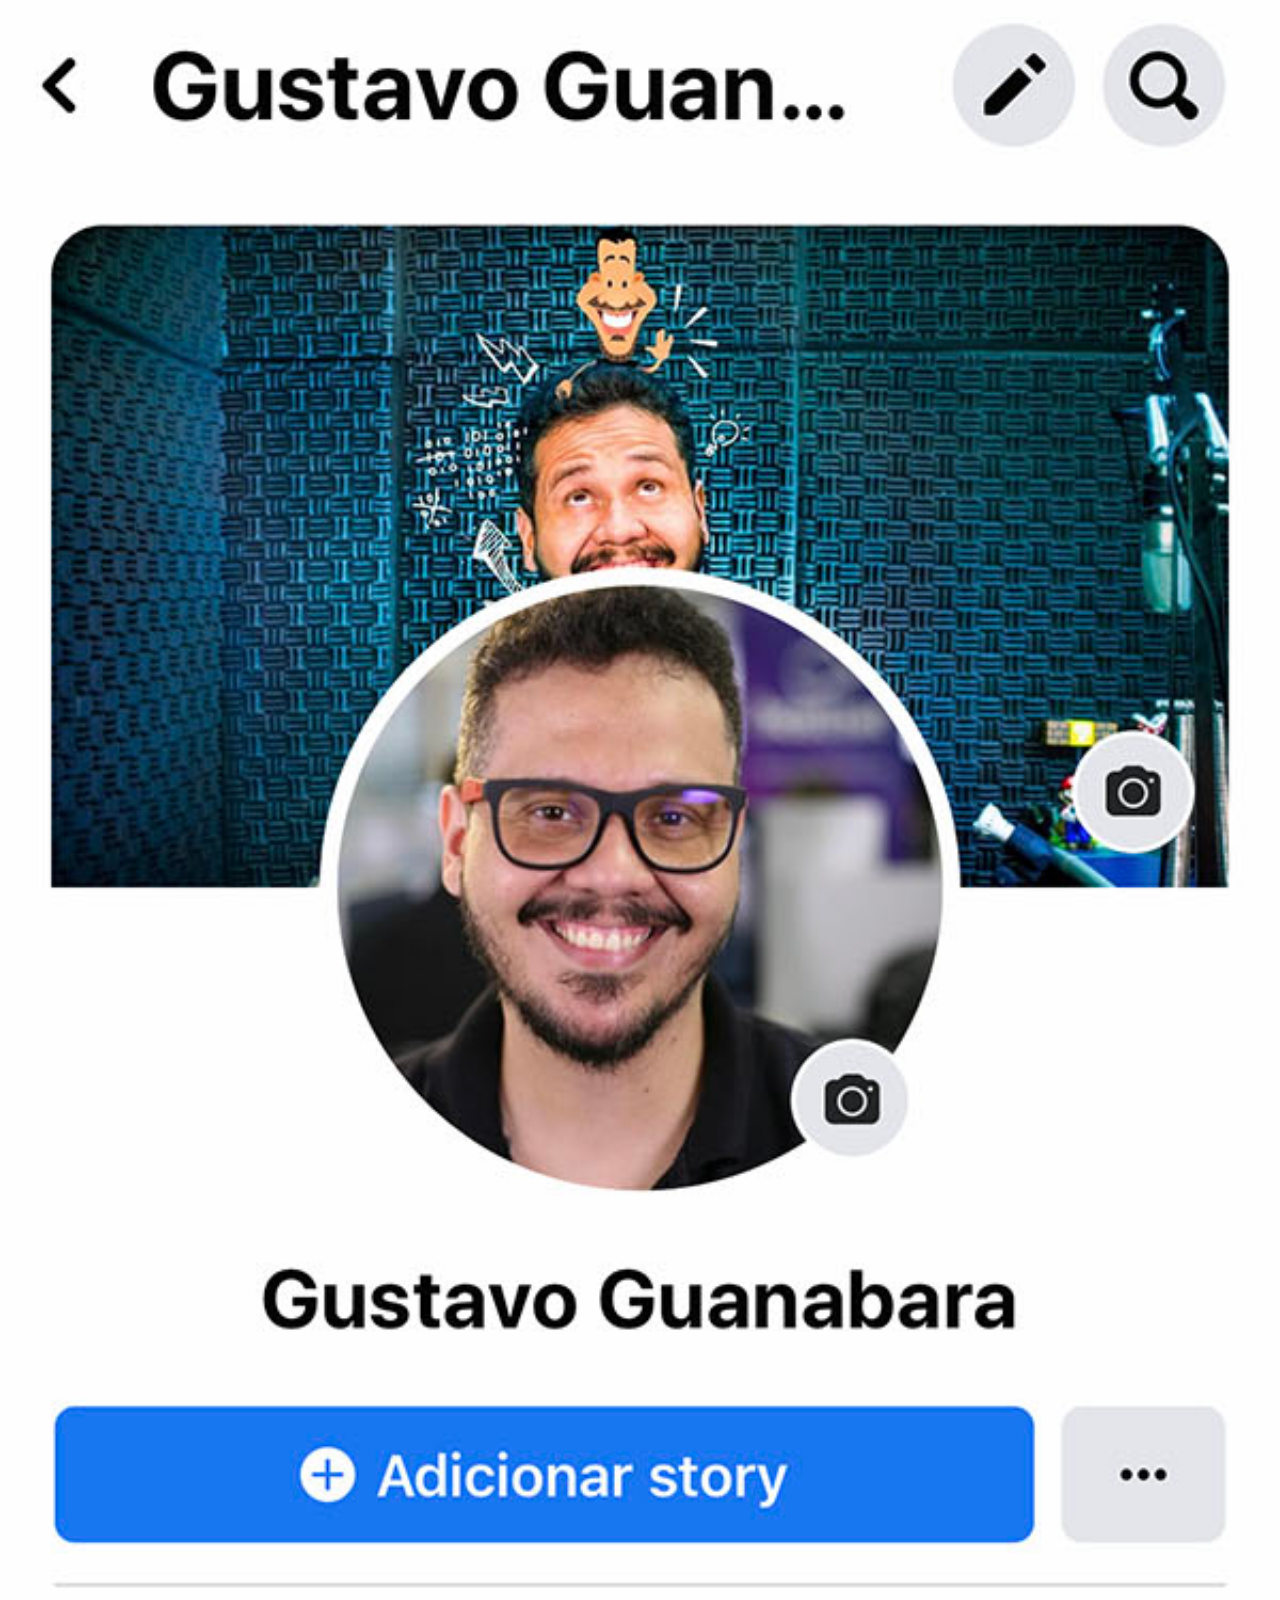
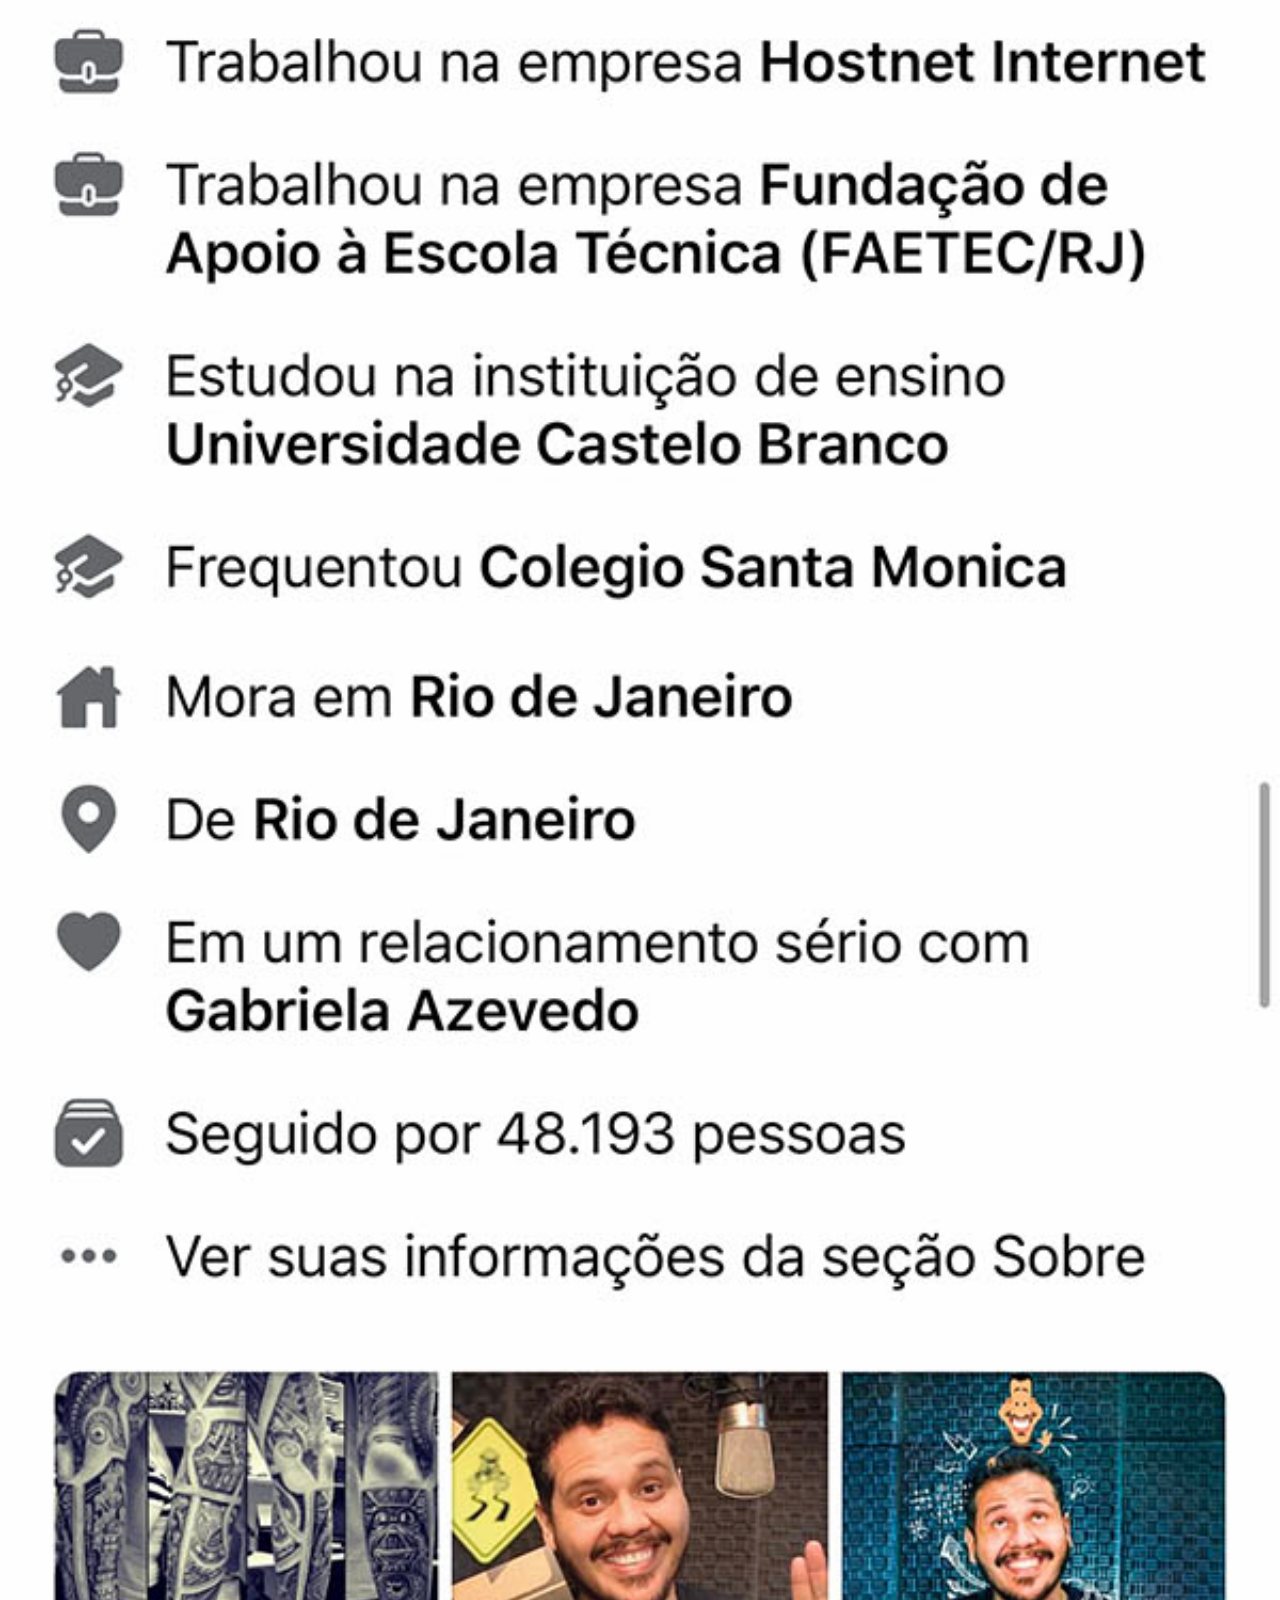
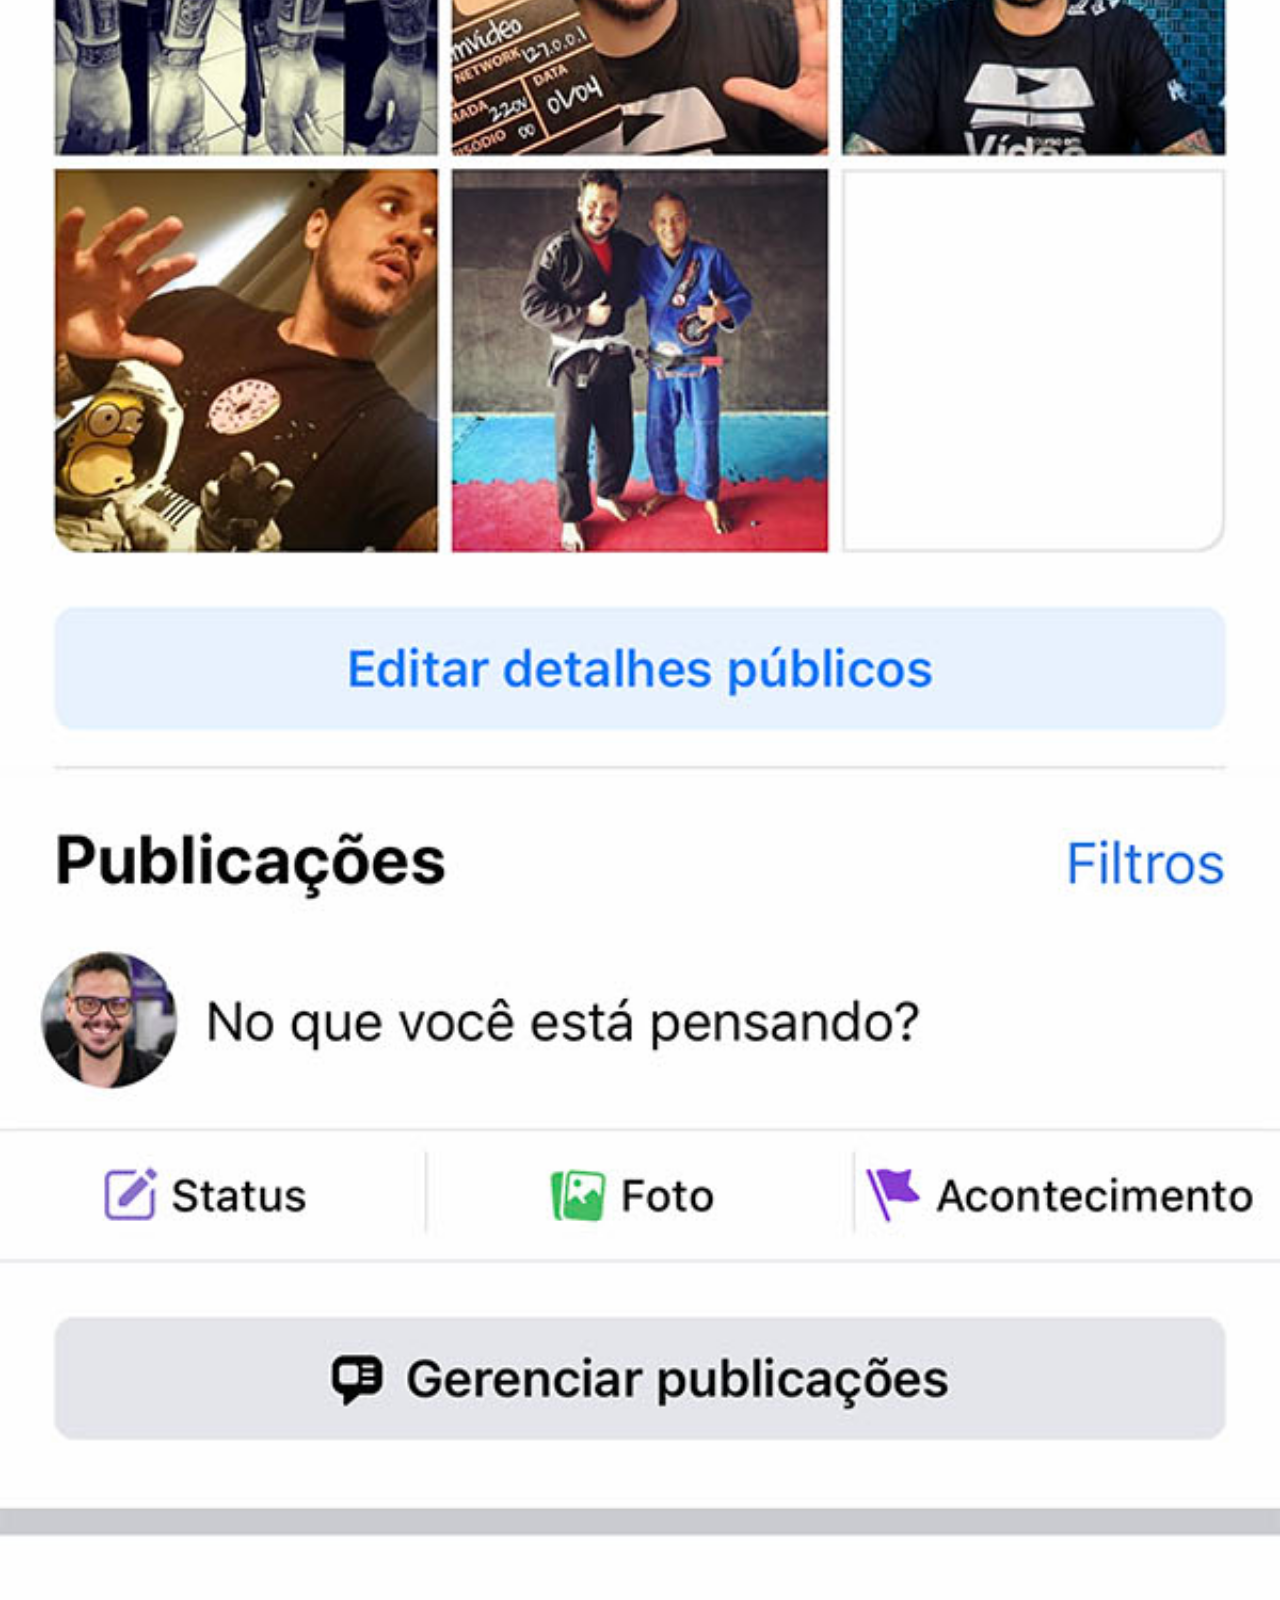
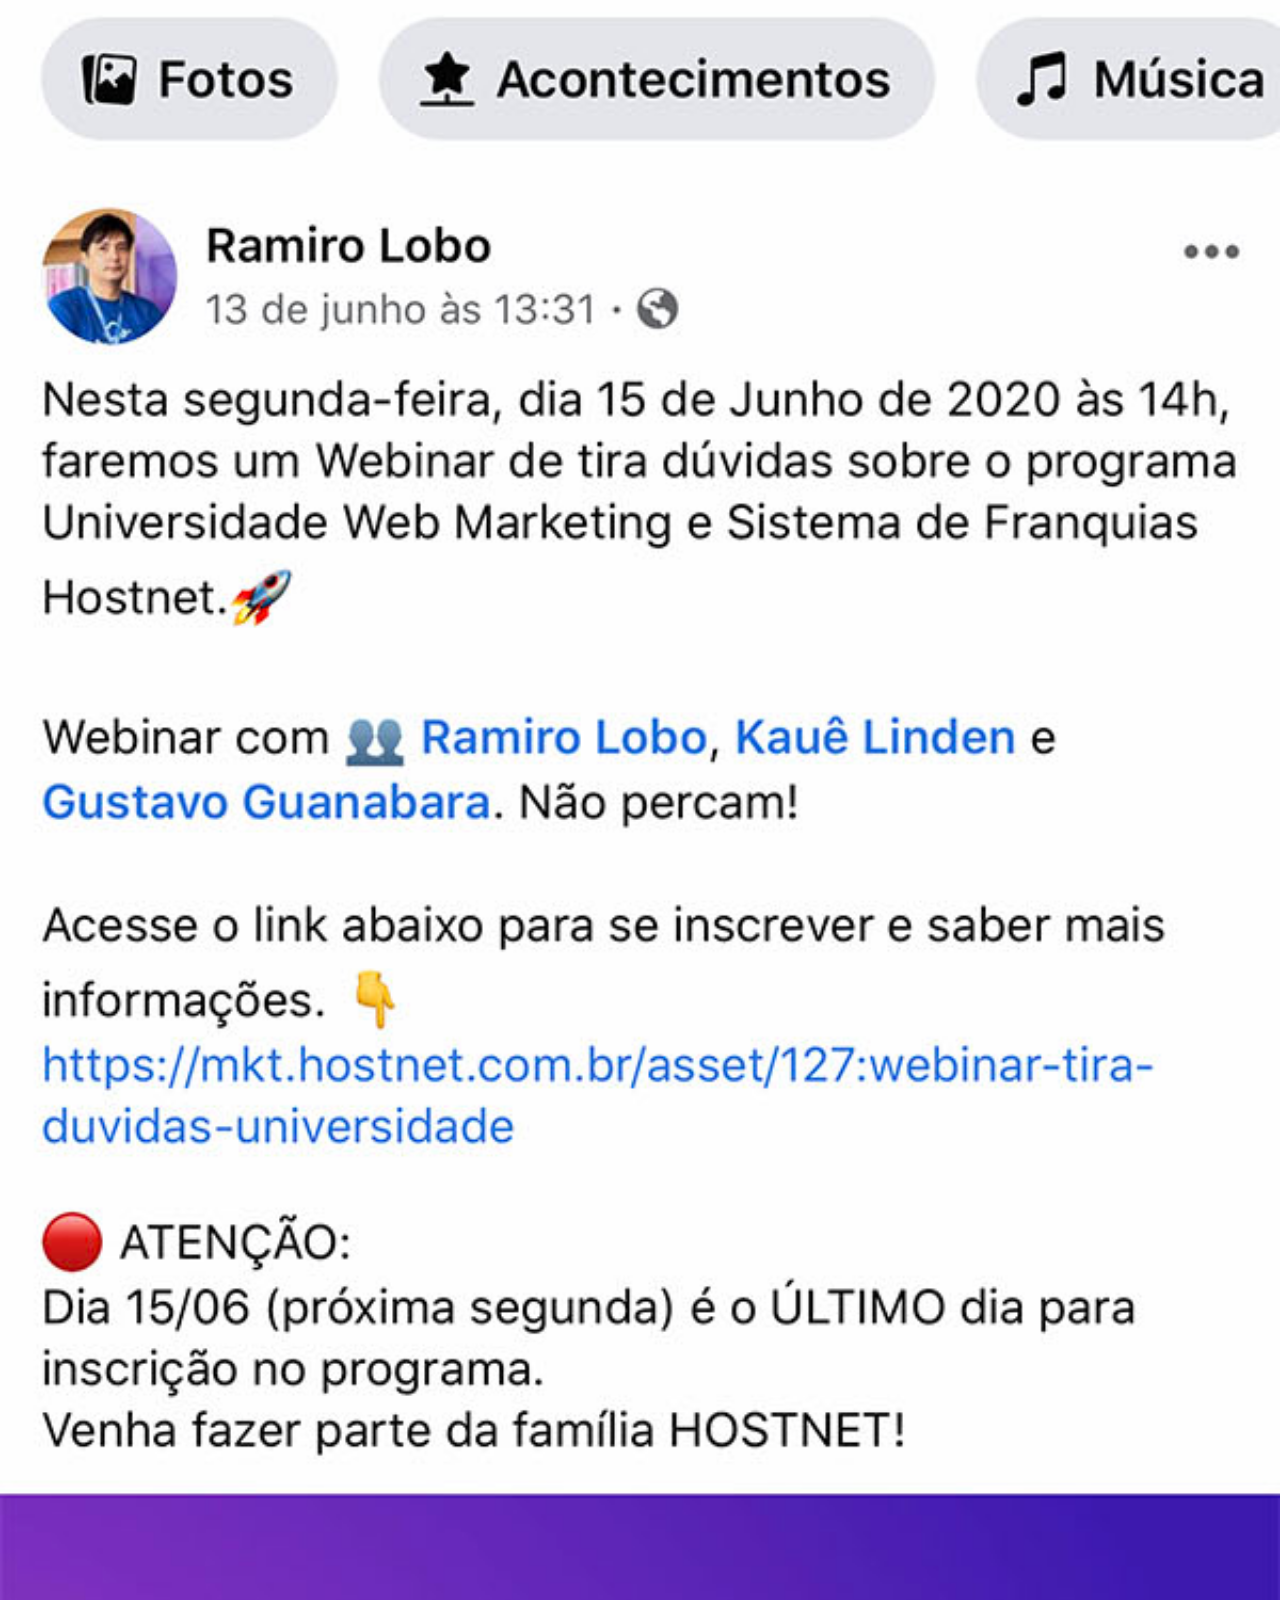
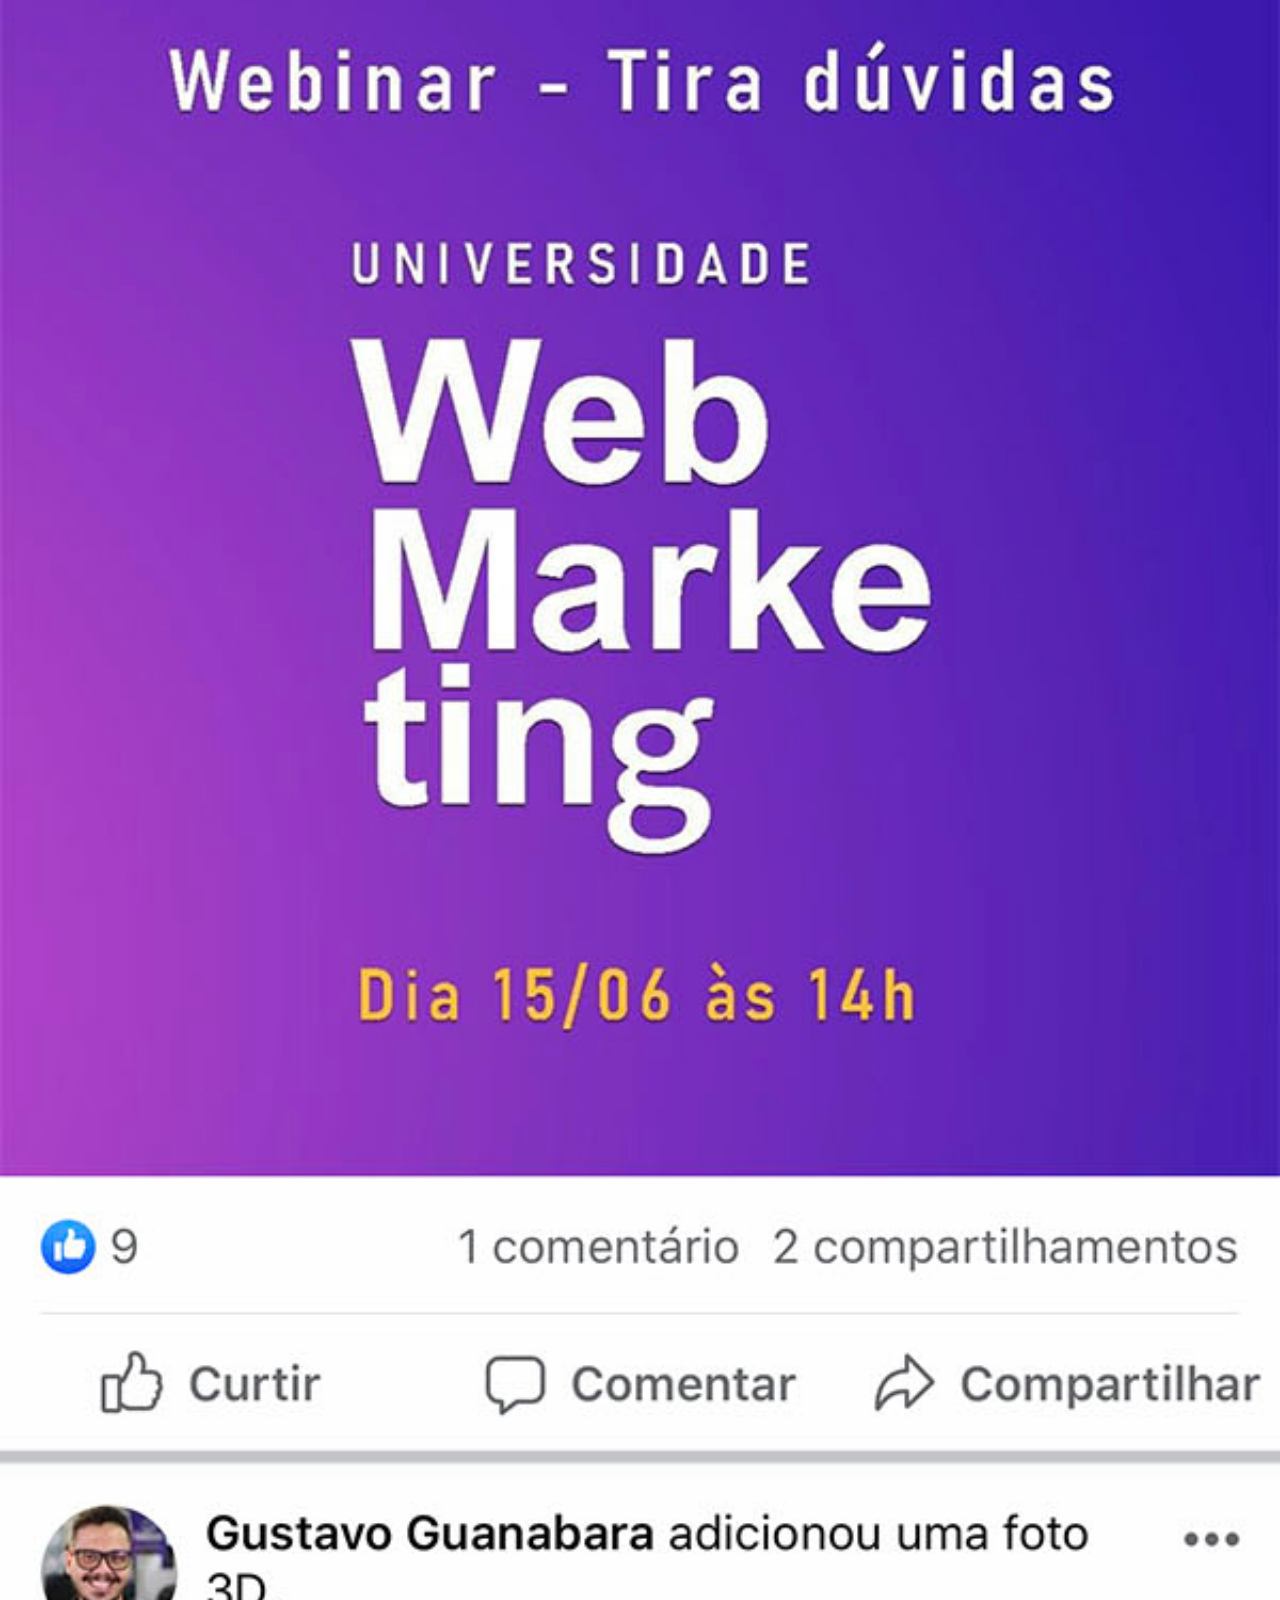
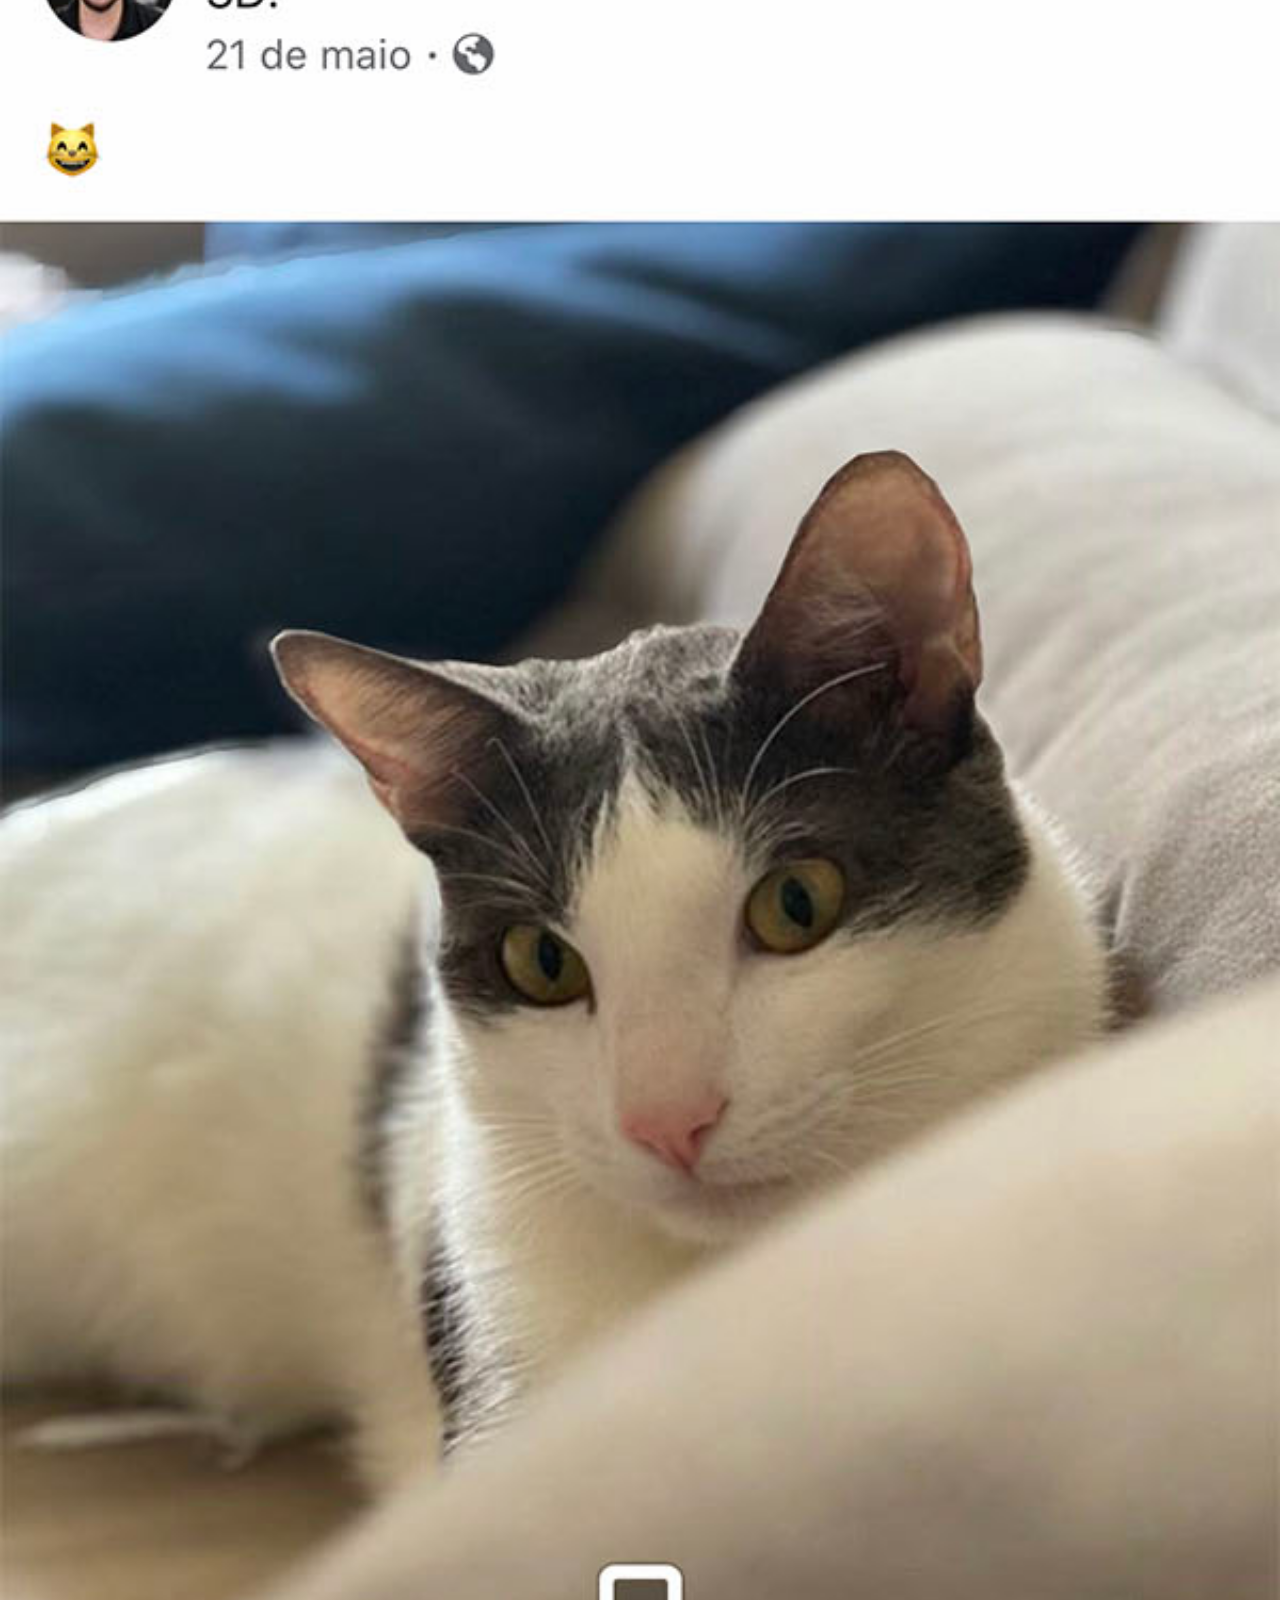
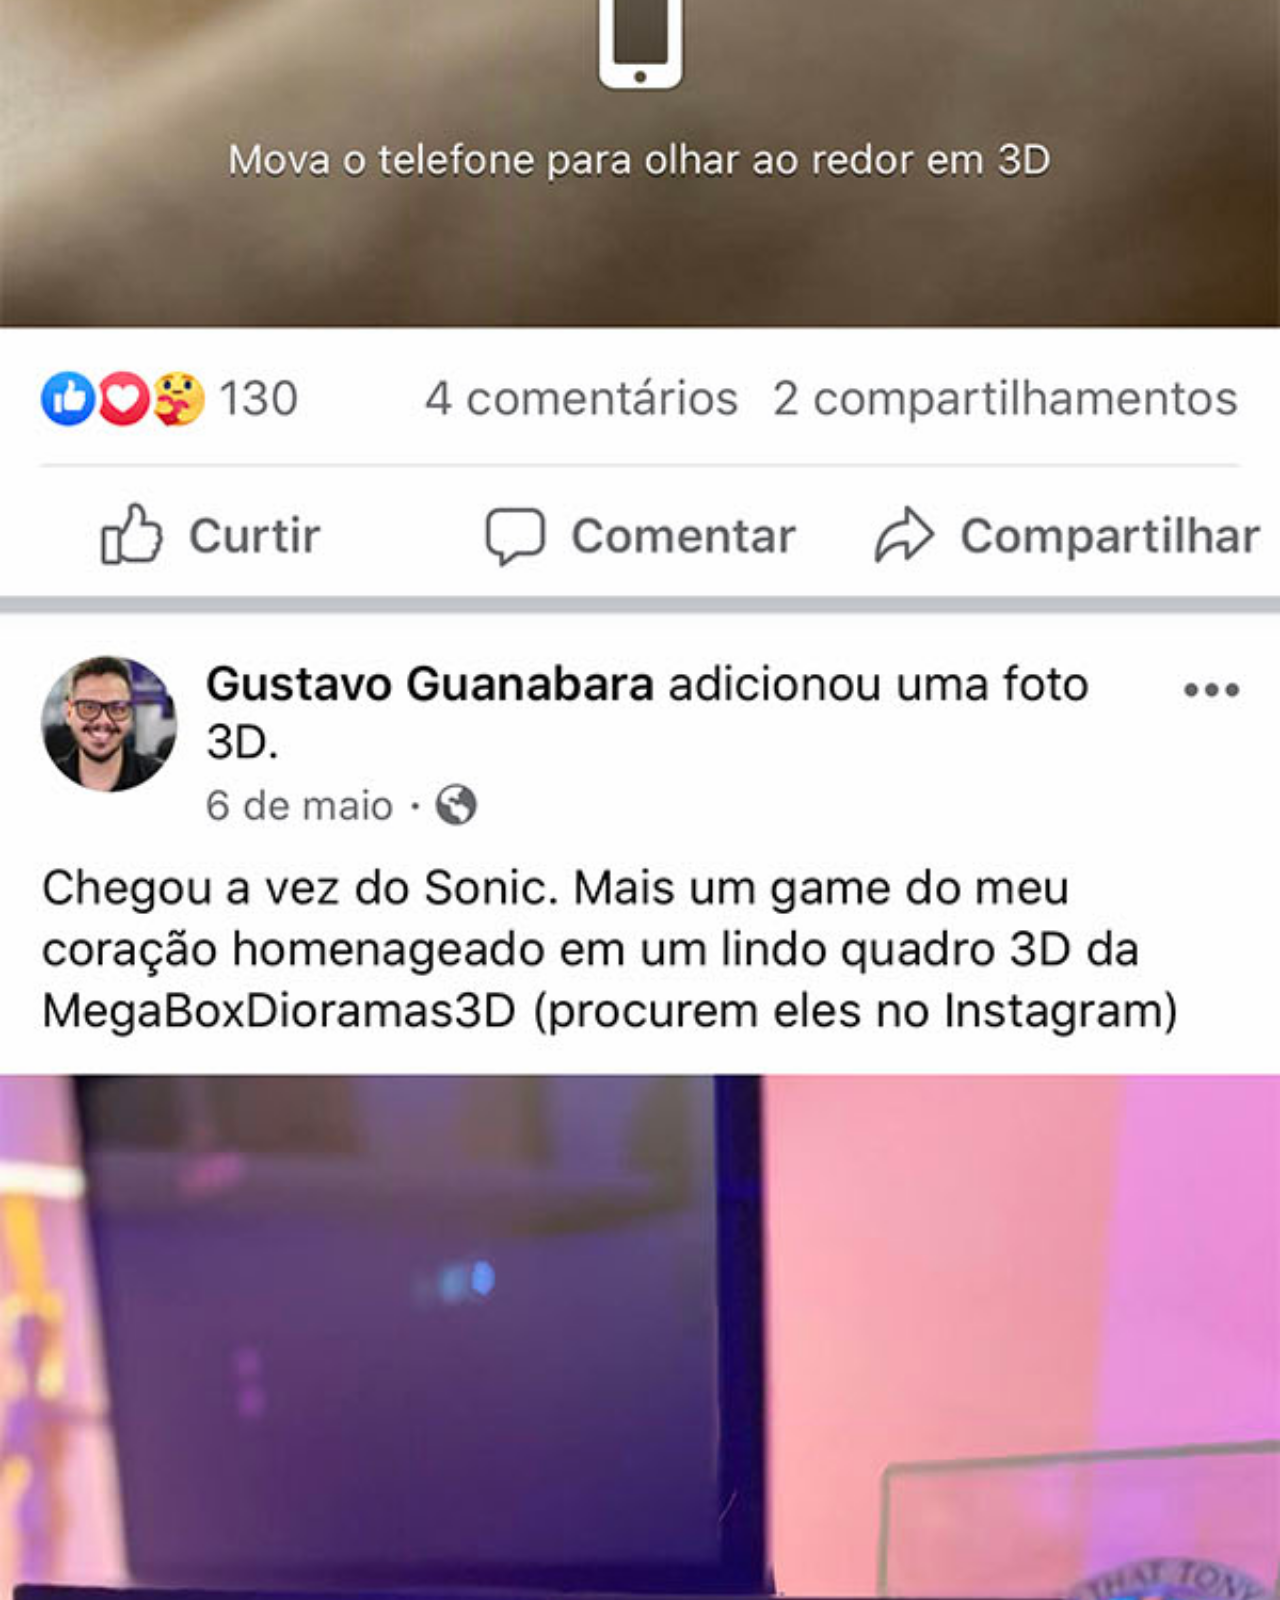
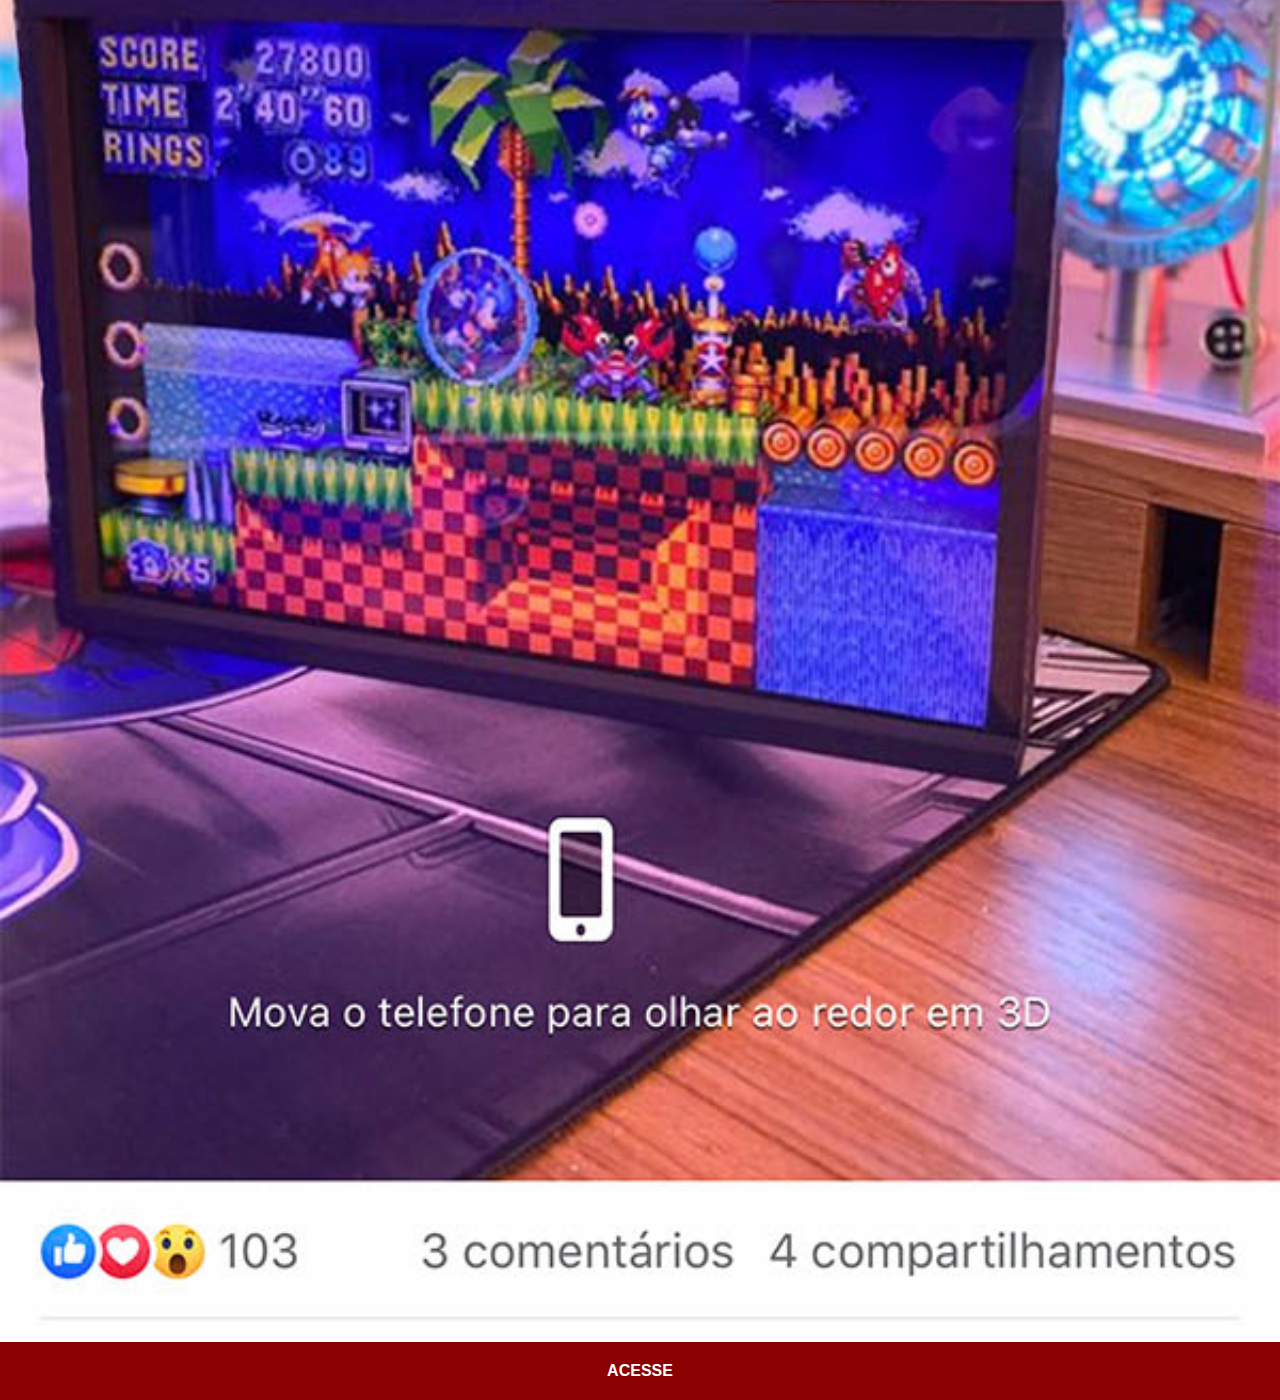
==== facebook.html @ 12f5657a "Criei paginas das redes" ====
<!DOCTYPE html>
<html lang="pt-br">
<head>
    <meta charset="UTF-8">
    <meta http-equiv="X-UA-Compatible" content="IE=edge">
    <meta name="viewport" content="width=device-width, initial-scale=1.0">
   <link rel="stylesheet" href="estilos/social.css">
    <title>Facebook</title>
</head>
<body>
    <img src="imagens/tela-facebook.jpg" alt="Facebook">
    <a href="https://www.facebook.com/cristiano.cerqueira.79" target="_blank">ACESSE</a>
</body>
</html>
---- estilos/social.css ----
@charset "UTF-8";

* {
    margin: 0px;
    padding: 0px;
    font-family: Arial, Helvetica, sans-serif;
}

::-webkit-scrollbar {
    width: 0px;
    height: 0px;
}

img {
    width: 100vw;
}

a {
    display: block;
    background-color: darkred;
    color: white;
    padding: 20px;
    text-align: center;
    font-weight: bolder;
    text-decoration: none;
}

a:hover {
    background-color: red;
}
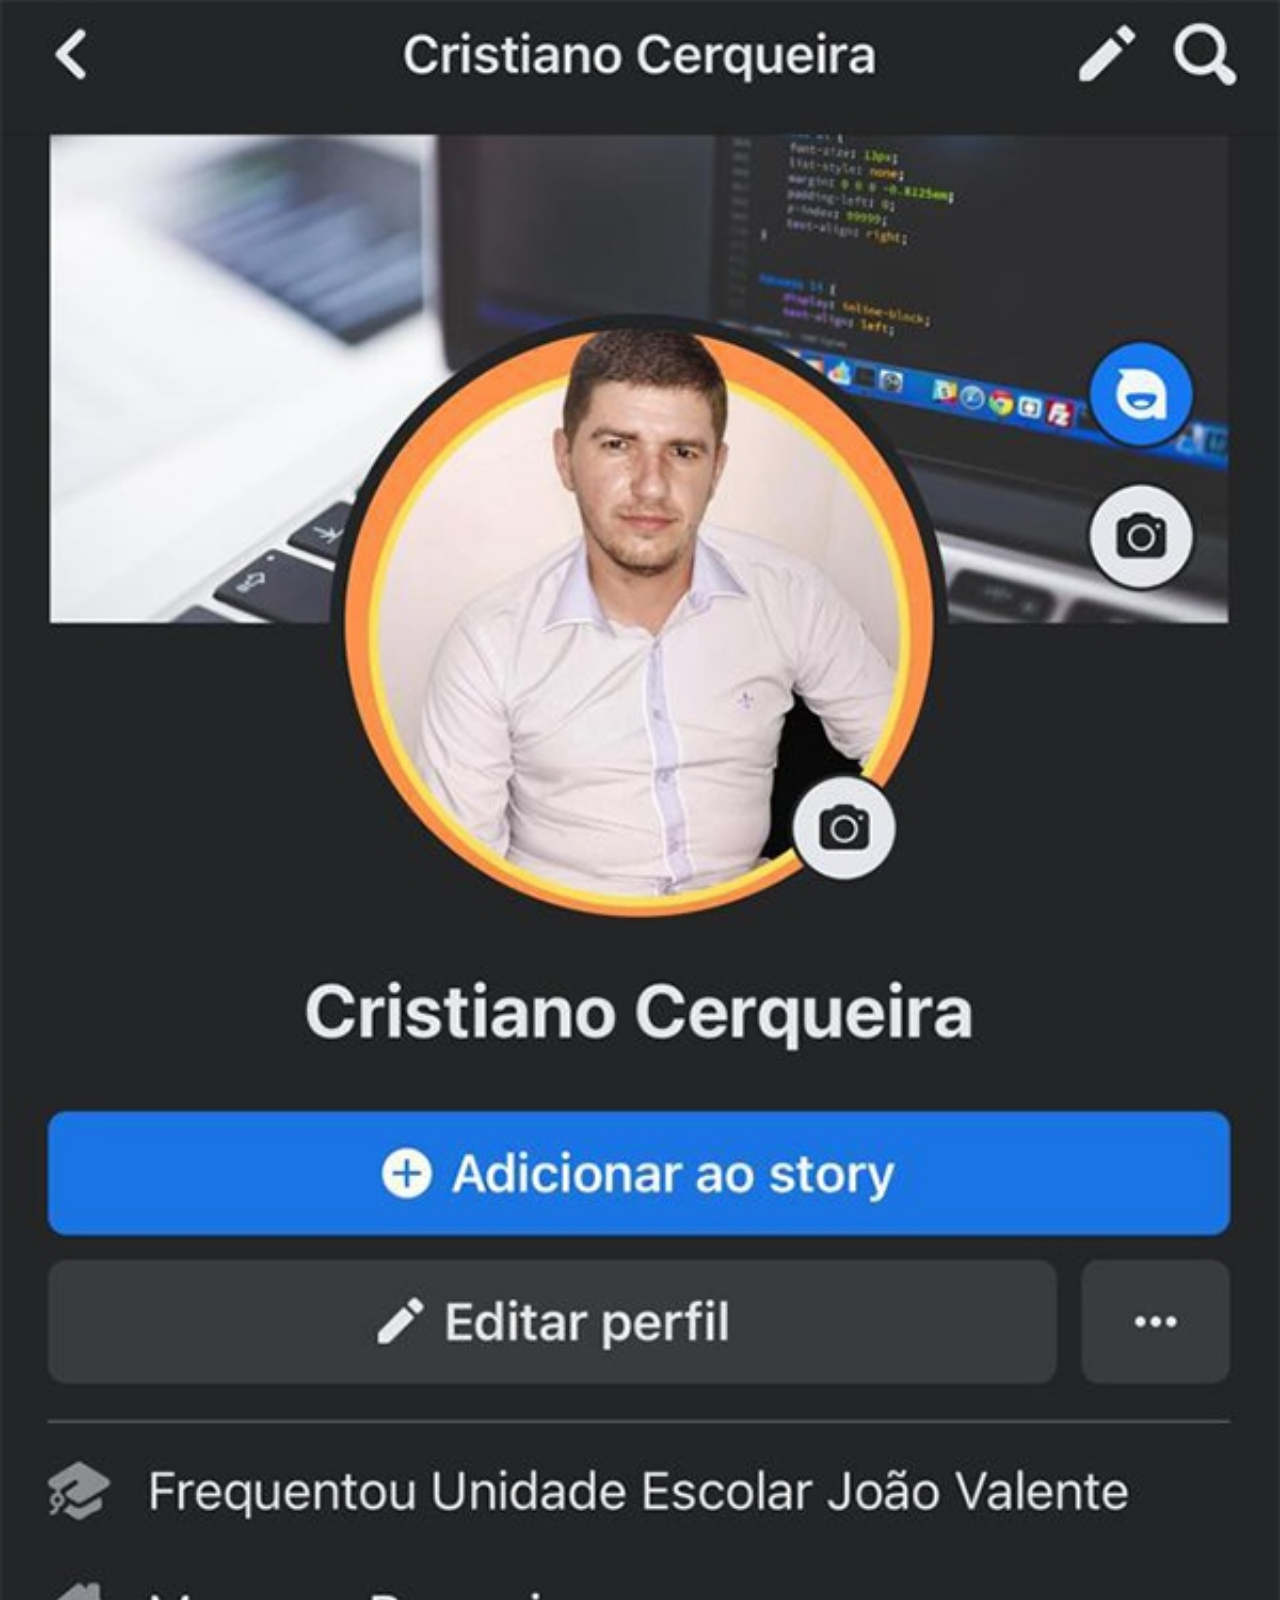
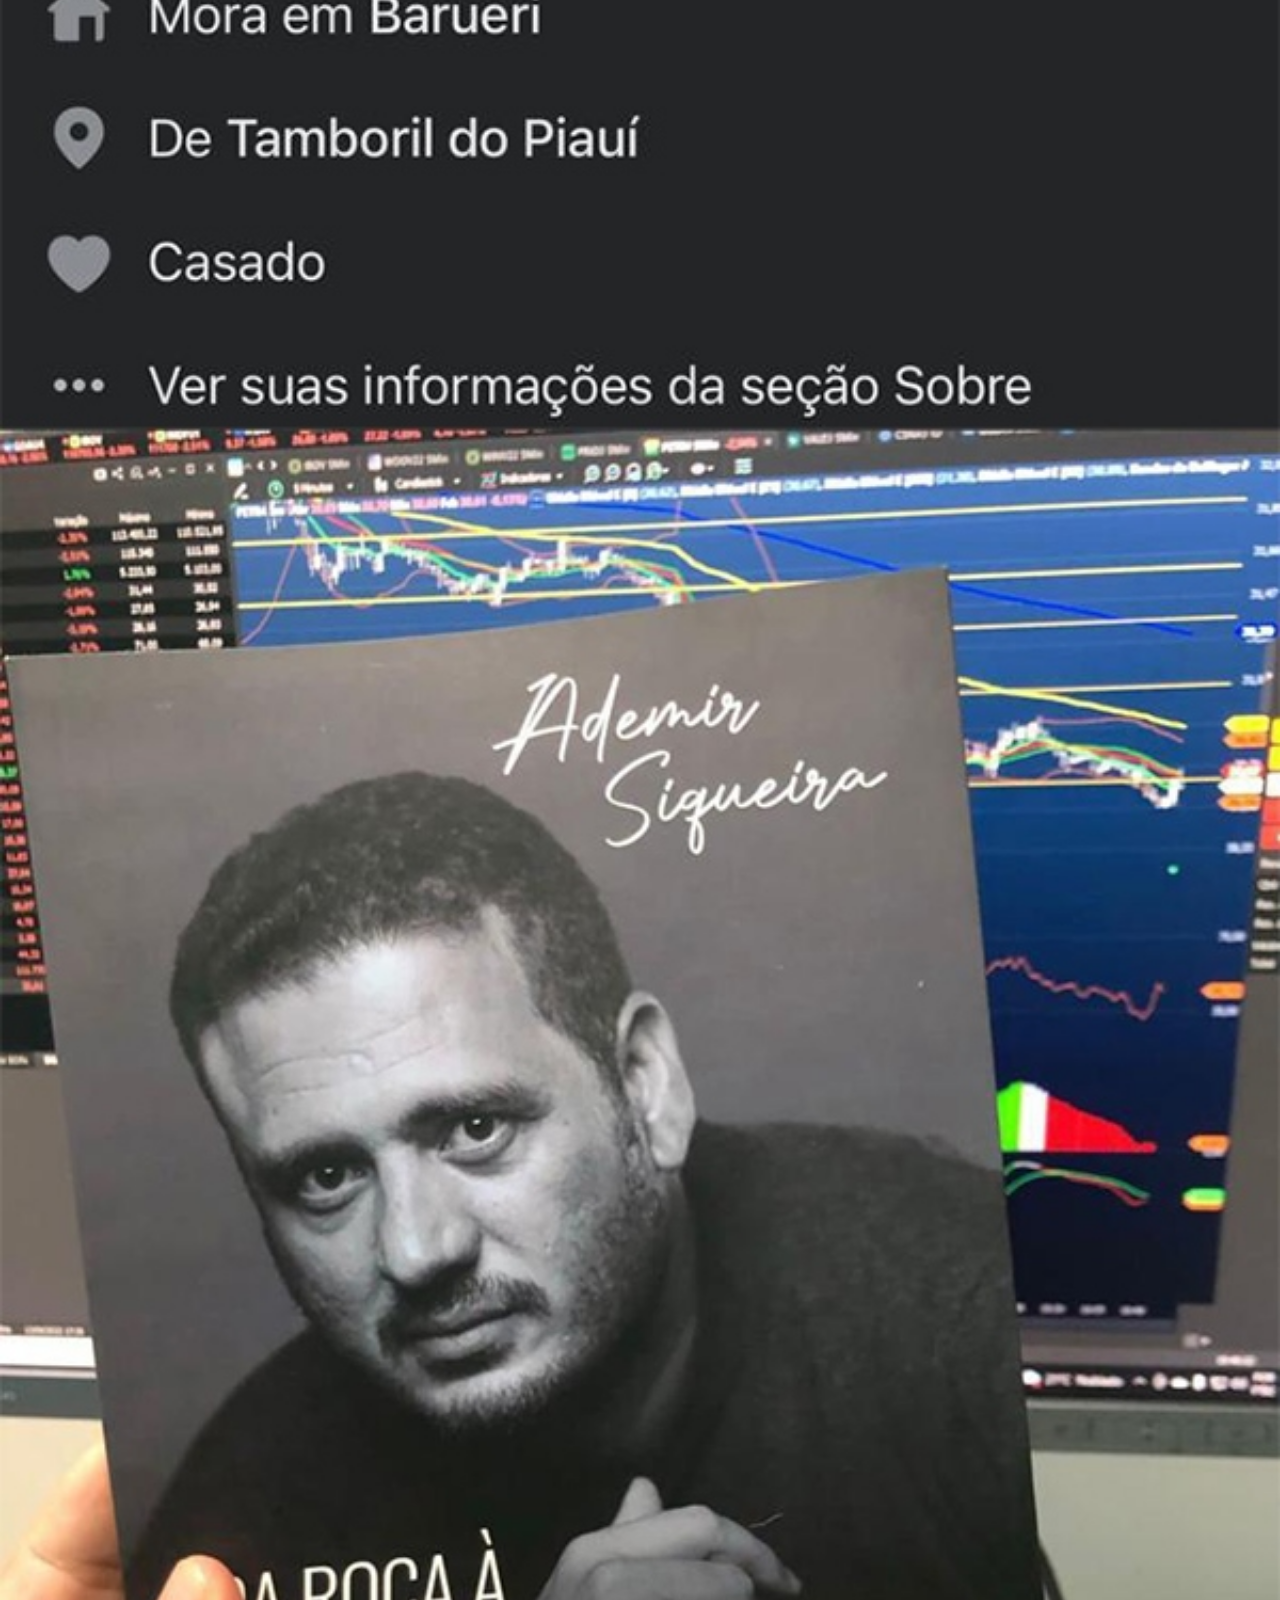
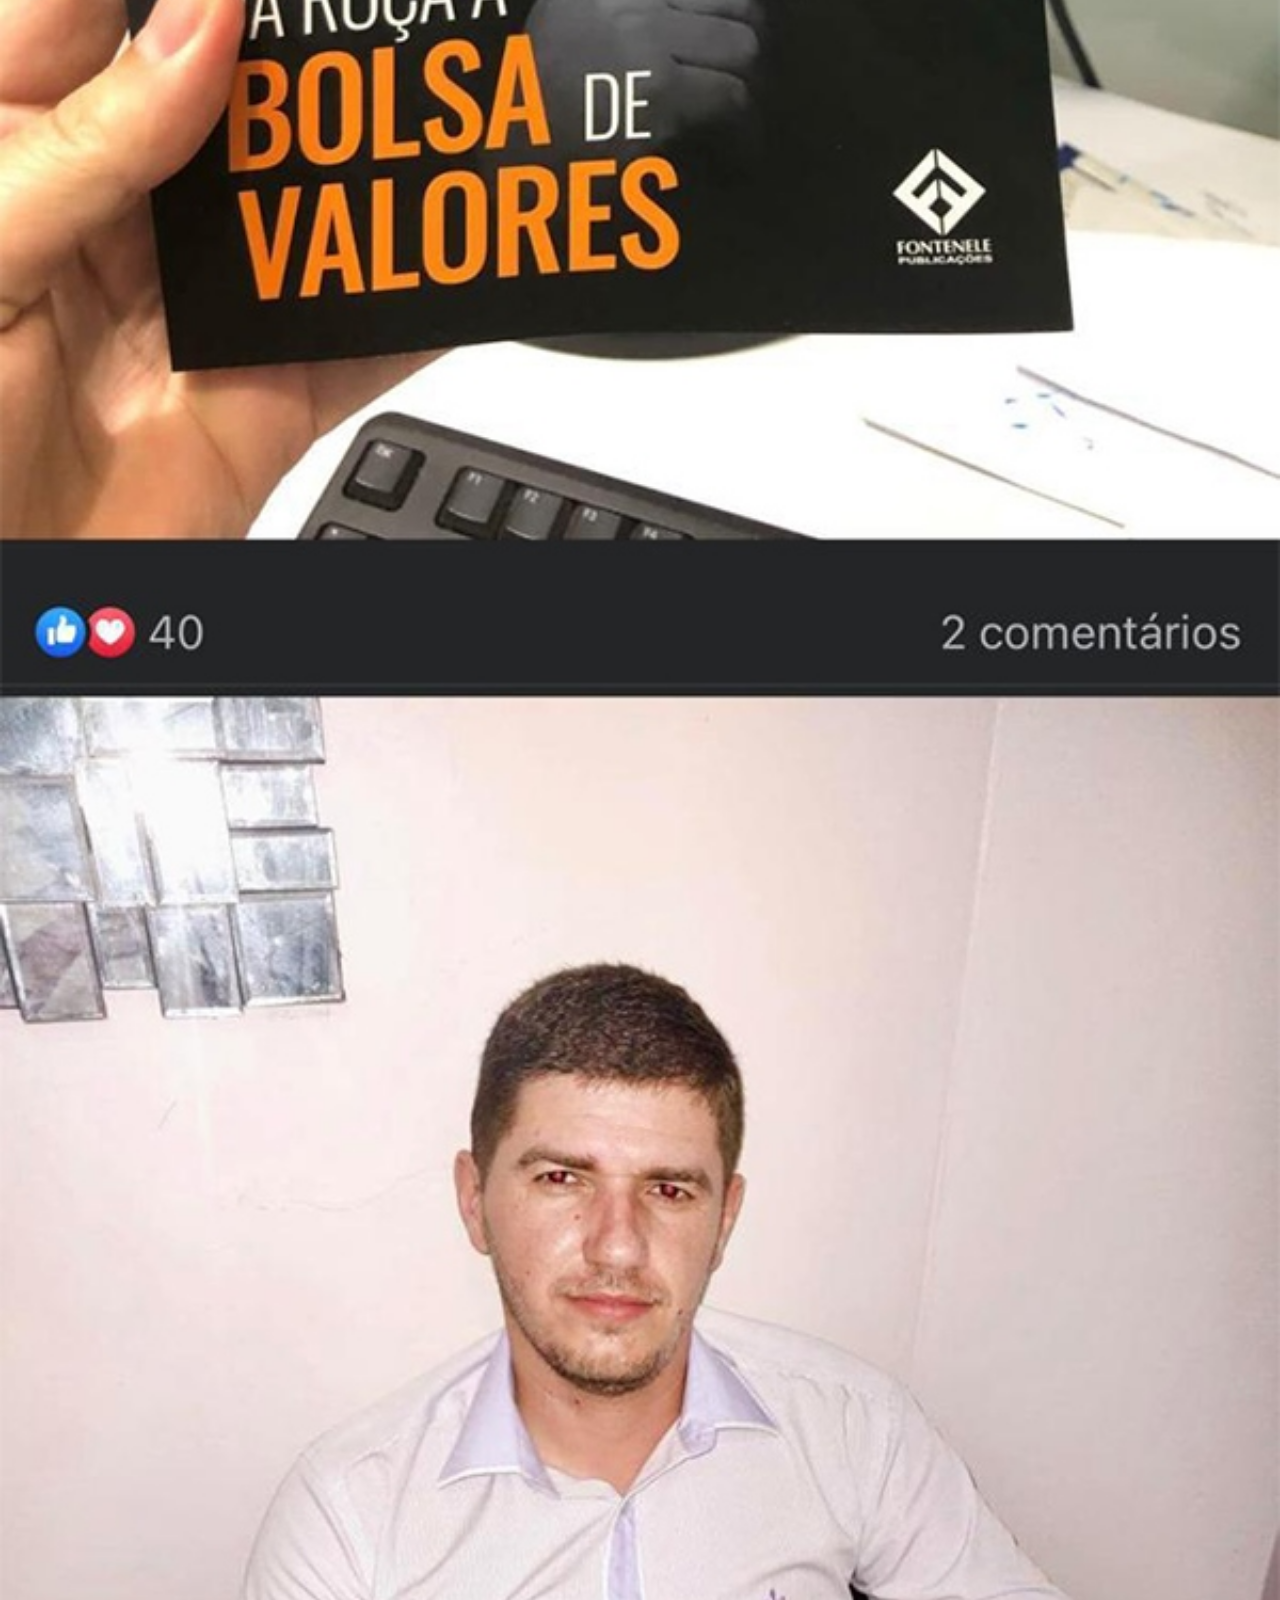
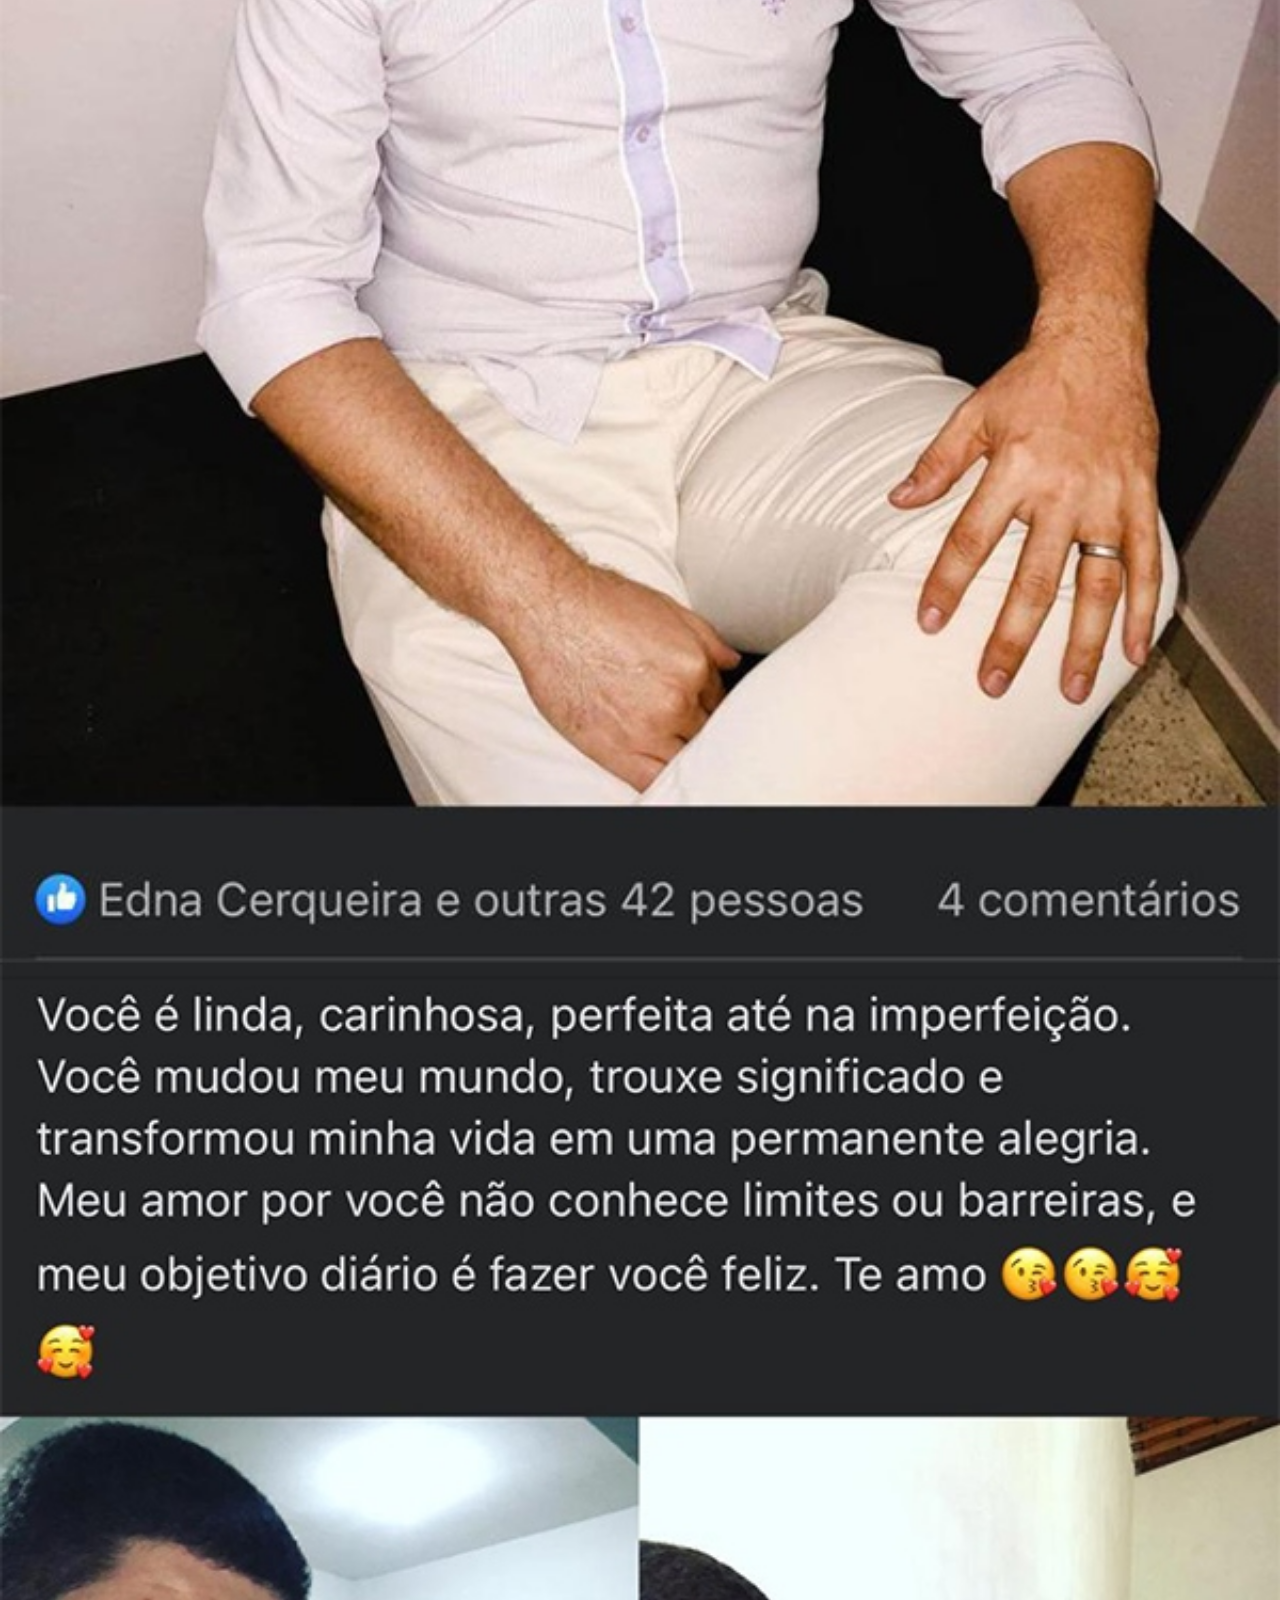
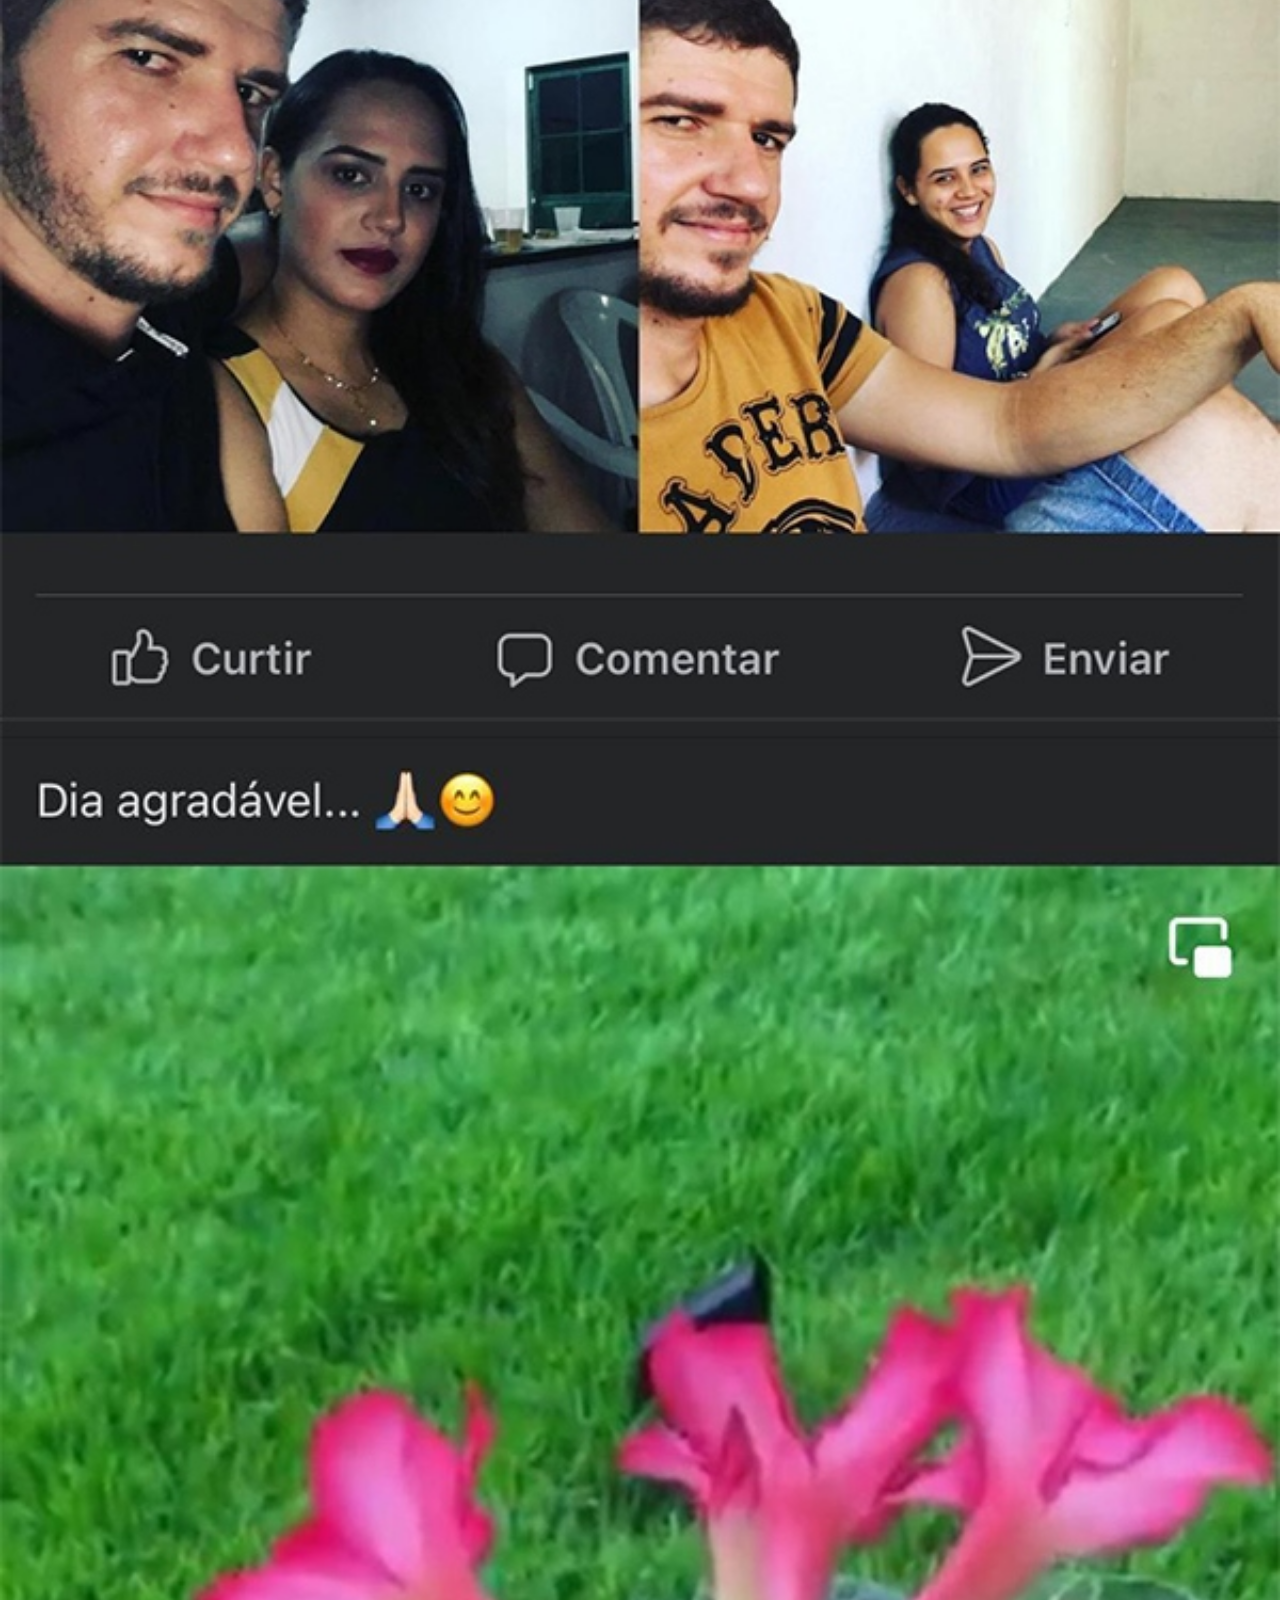
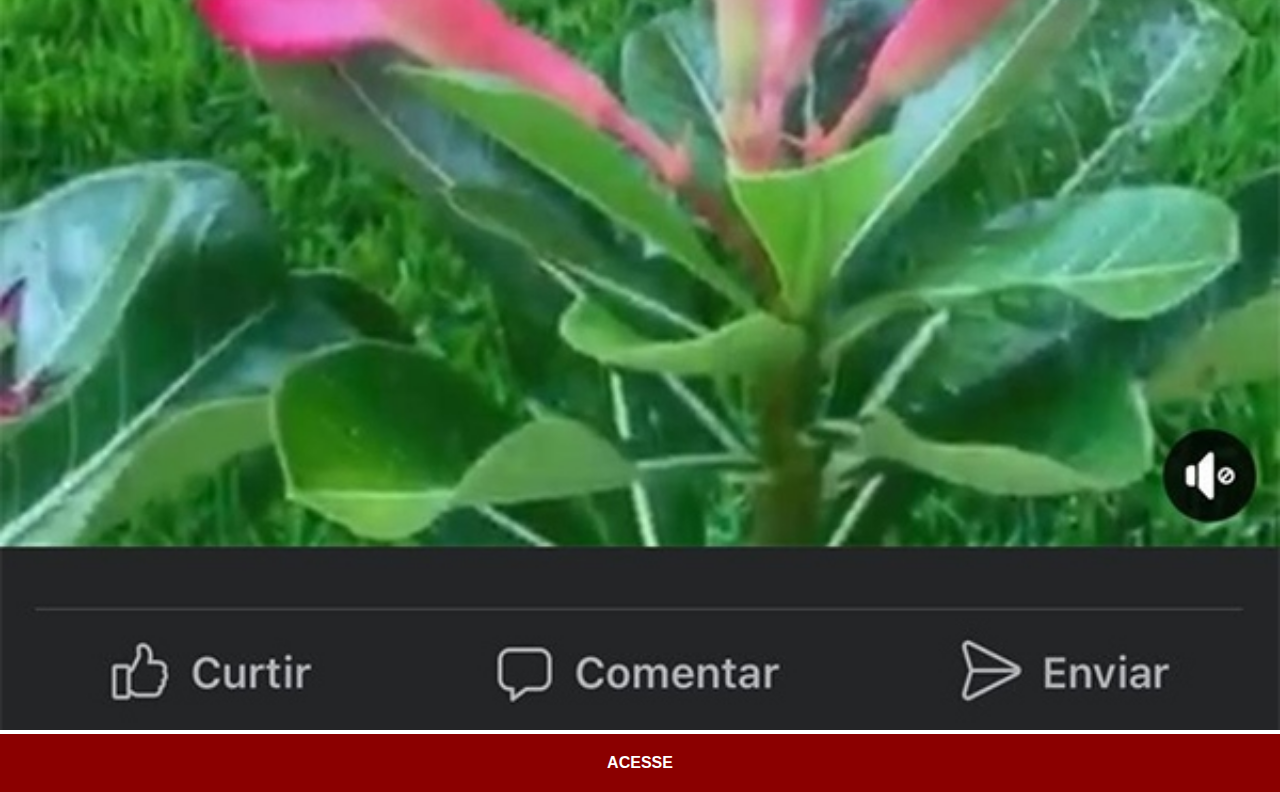
==== commit 9329d990: "Atualizei as telas das redes" ====
--- a/facebook.html
+++ b/facebook.html
@@ -8,7 +8,7 @@
     <title>Facebook</title>
 </head>
 <body>
-    <img src="imagens/tela-facebook.jpg" alt="Facebook">
+    <img src="imagens/Facebook.jpg" alt="Facebook">
     <a href="https://www.facebook.com/cristiano.cerqueira.79" target="_blank">ACESSE</a>
 </body>
 </html>